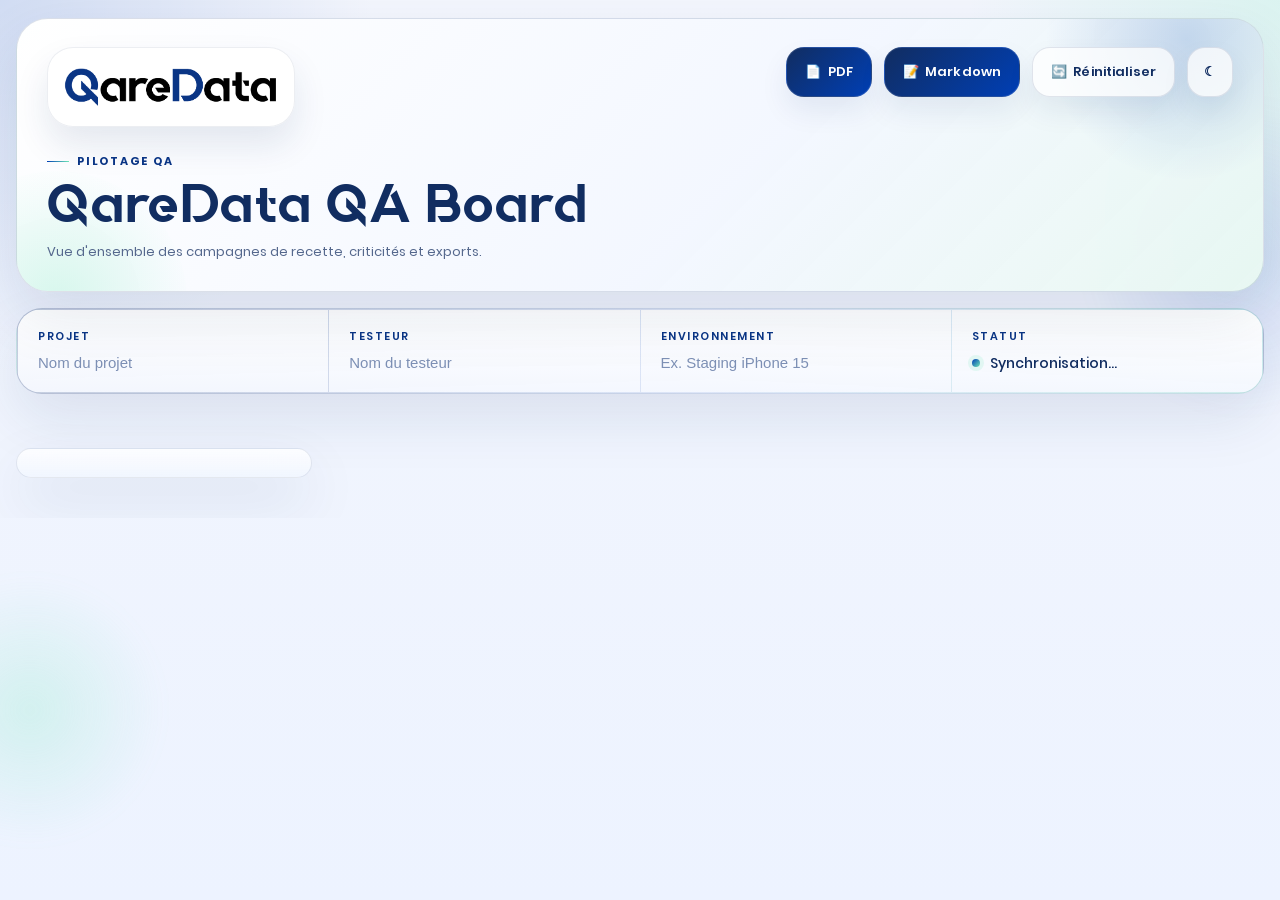
==== test/index.html @ 689e61c3 "Merge pull request #8 from QareData/CRUD Add /test route and auto-run test mode" ====
<!DOCTYPE html>
<html lang="fr">
<head>
  <meta charset="UTF-8" />
  <meta name="viewport" content="width=device-width, initial-scale=1.0" />
  <meta http-equiv="Cache-Control" content="no-cache, no-store, must-revalidate" />
  <meta http-equiv="Pragma" content="no-cache" />
  <meta http-equiv="Expires" content="0" />
  <base href="../" />
  <title>QareData QA Board - Mode Test</title>
  <link rel="icon" type="image/svg+xml" href="./assets/favicon-checklist.svg?v=20260409-test-route-1" />
  <link rel="shortcut icon" href="./assets/favicon-checklist.svg?v=20260409-test-route-1" />
  <link rel="stylesheet" href="./styles.css?v=20260409-test-route-1" />
  <link rel="stylesheet" href="./minimal-cards.css?v=20260409-test-route-1" />
</head>
<body>
  <header class="app-header">
    <div class="header-content">
      <div class="header-main">
        <div class="header-main__identity logo-section">
          <div class="logo" aria-hidden="true">
            <img src="./assets/company-logo.png" alt="" class="logo__image" />
          </div>
          <div class="title-section">
            <span class="header-eyebrow">Pilotage QA</span>
            <h1 class="app-title" id="header-project-title">QareData QA Board</h1>
            <p class="app-description" id="header-project-subtitle">Vue d'ensemble des campagnes de recette, criticités et exports.</p>
          </div>
        </div>

        <div class="header-actions">
          <button class="btn btn-success" id="generate-pdf" title="Exporter PDF">
            <span>📄</span>
            <span>PDF</span>
          </button>
          <button class="btn btn-success" id="generate-markdown" title="Exporter Markdown">
            <span>📝</span>
            <span>Markdown</span>
          </button>
          <button class="btn btn-ghost" id="reset-board" title="Réinitialiser">
            <span>🔄</span>
            <span>Réinitialiser</span>
          </button>
          <div class="theme-toggle">
            <button class="btn btn-ghost" id="btn-theme" type="button" title="Activer le mode sombre" aria-label="Activer le mode sombre" aria-pressed="false">
              <span id="theme-icon">☾</span>
            </button>
          </div>
        </div>
      </div>

      <div class="header-metadata">
        <div class="header-meta-card">
          <div class="metadata-field">
            <label>Projet</label>
            <input type="text" id="project-name" data-field="projectName" placeholder="Nom du projet" class="meta-input" />
          </div>
          <div class="metadata-field">
            <label>Testeur</label>
            <input type="text" id="tester-name" data-field="tester" placeholder="Nom du testeur" class="meta-input" />
          </div>
          <div class="metadata-field">
            <label>Environnement</label>
            <input type="text" id="environment-name" data-field="environment" placeholder="Ex. Staging iPhone 15" class="meta-input" />
          </div>
          <div class="metadata-field metadata-field--status">
            <label>Statut</label>
            <div class="save-status" id="save-status">Synchronisation…</div>
          </div>
        </div>
      </div>

      <div class="header-kpi" id="summary-root"></div>
    </div>
  </header>

  <main class="app-main">
    <aside class="sidebar-sections" id="sidebar-nav-root" aria-label="Navigation latérale"></aside>

    <aside class="create-card-panel">
      <h3>➕ Créer une carte manuelle</h3>
      <div class="create-card-form">
        <div class="form-row">
          <select id="new-card-surface" class="form-control" placeholder="Surface">
            <option value="">Sélectionner surface</option>
          </select>
          <select id="new-card-page" class="form-control" placeholder="Page">
            <option value="">Sélectionner page</option>
          </select>
        </div>
        <div class="form-row">
          <input type="text" id="new-card-title" placeholder="Titre de la carte" class="form-control" />
        </div>
        <div class="form-row">
          <select id="new-card-severity" class="form-control">
            <option value="minor">🟡 Mineur</option>
            <option value="major">🟠 Majeur</option>
            <option value="blocker">🔴 Bloquant</option>
          </select>
        </div>
        <div class="form-row">
          <textarea id="new-card-notes" placeholder="Notes additionnelles" class="form-control" rows="2"></textarea>
        </div>
        <div class="form-row">
          <textarea id="new-card-checklist" placeholder="Étapes du scénario utilisateur (une ligne par étape)" class="form-control" rows="2"></textarea>
        </div>
        <button class="btn btn-success" id="create-card">
          ✅ Créer la carte
        </button>
      </div>
    </aside>

    <article class="content-area">
      <section class="board-root" id="board-root"></section>

      <section class="empty-state" id="empty-state" style="display: none;">
        <div class="empty-icon">📭</div>
        <h2>Aucune carte correspondante</h2>
        <p>Ajuste tes filtres ou crée une nouvelle carte pour commencer.</p>
      </section>
    </article>
  </main>

  <div class="modal-overlay" id="modal-overlay">
    <div class="modal-container">
      <button class="modal-close" id="modal-close">&times;</button>
      <div class="modal-content" id="modal-content"></div>
    </div>
  </div>

  <script type="module" src="./src/main.js?v=20260409-test-route-1"></script>
</body>
</html>
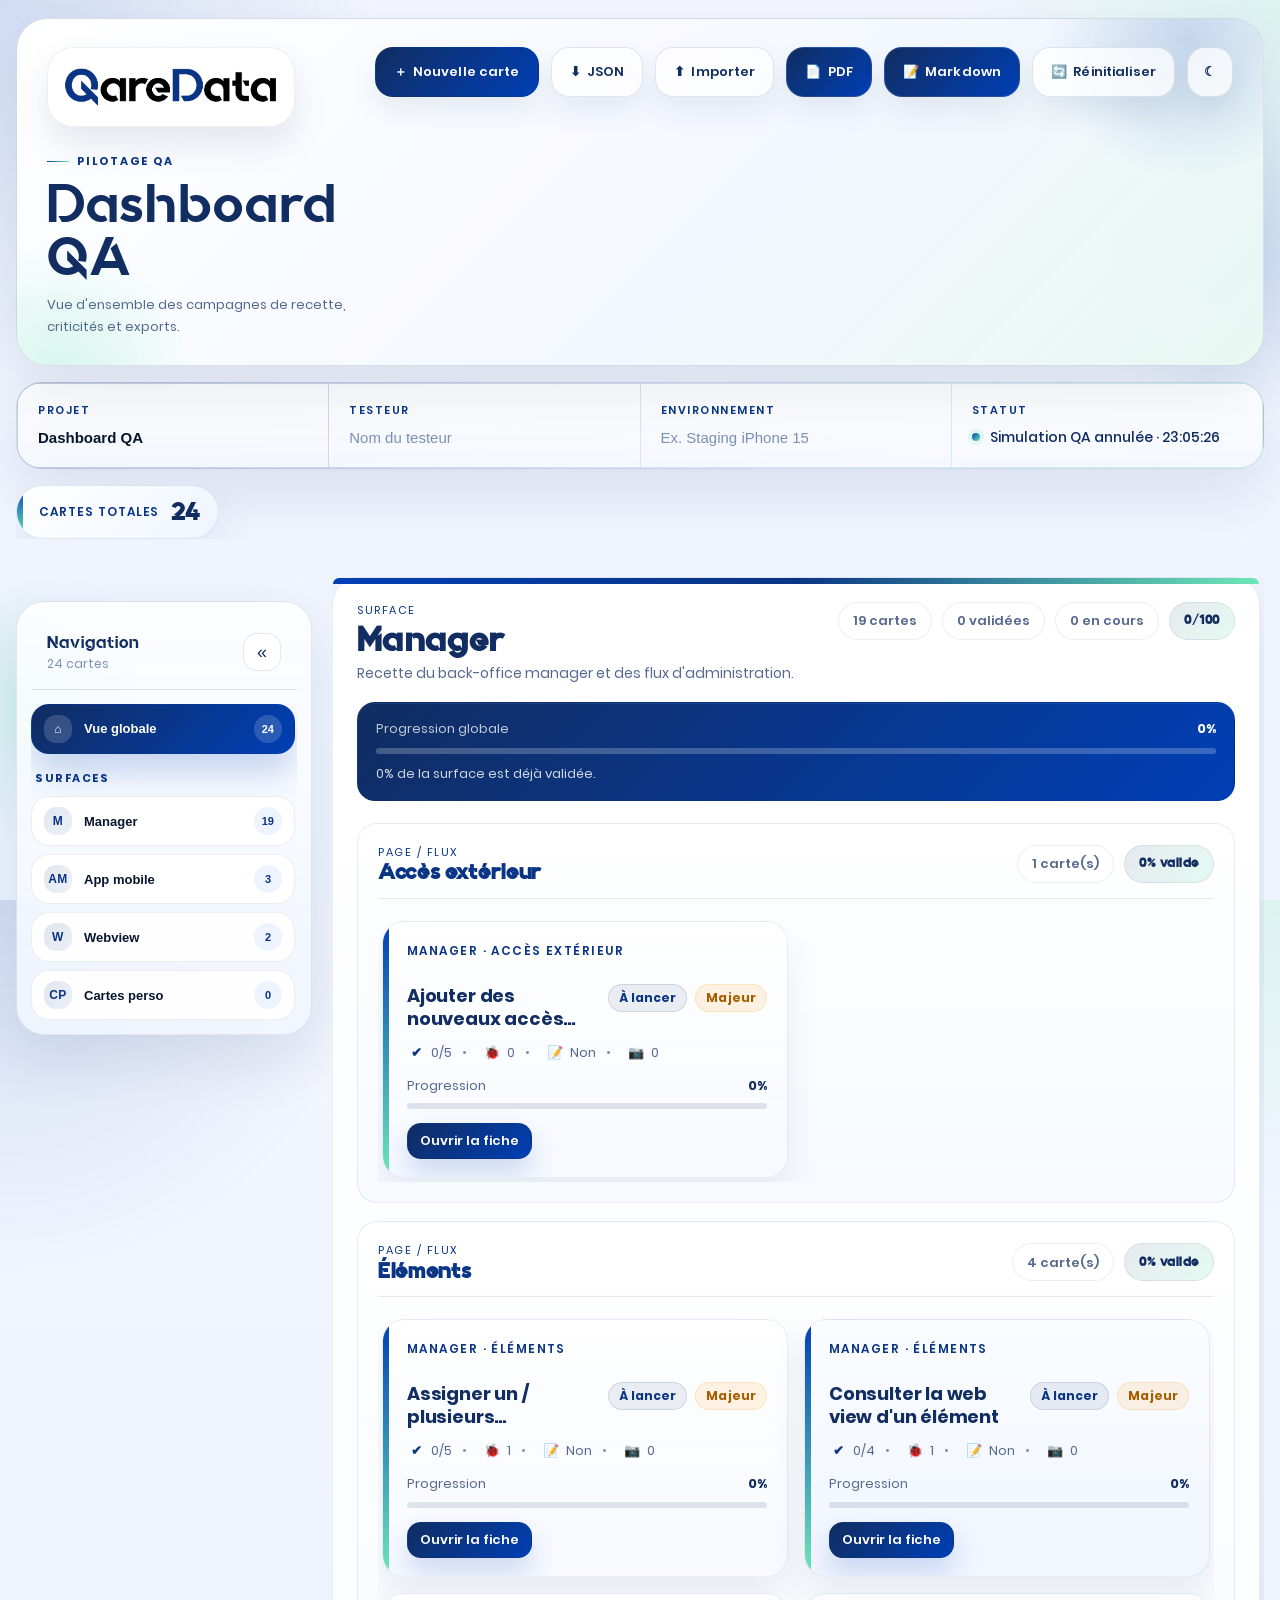
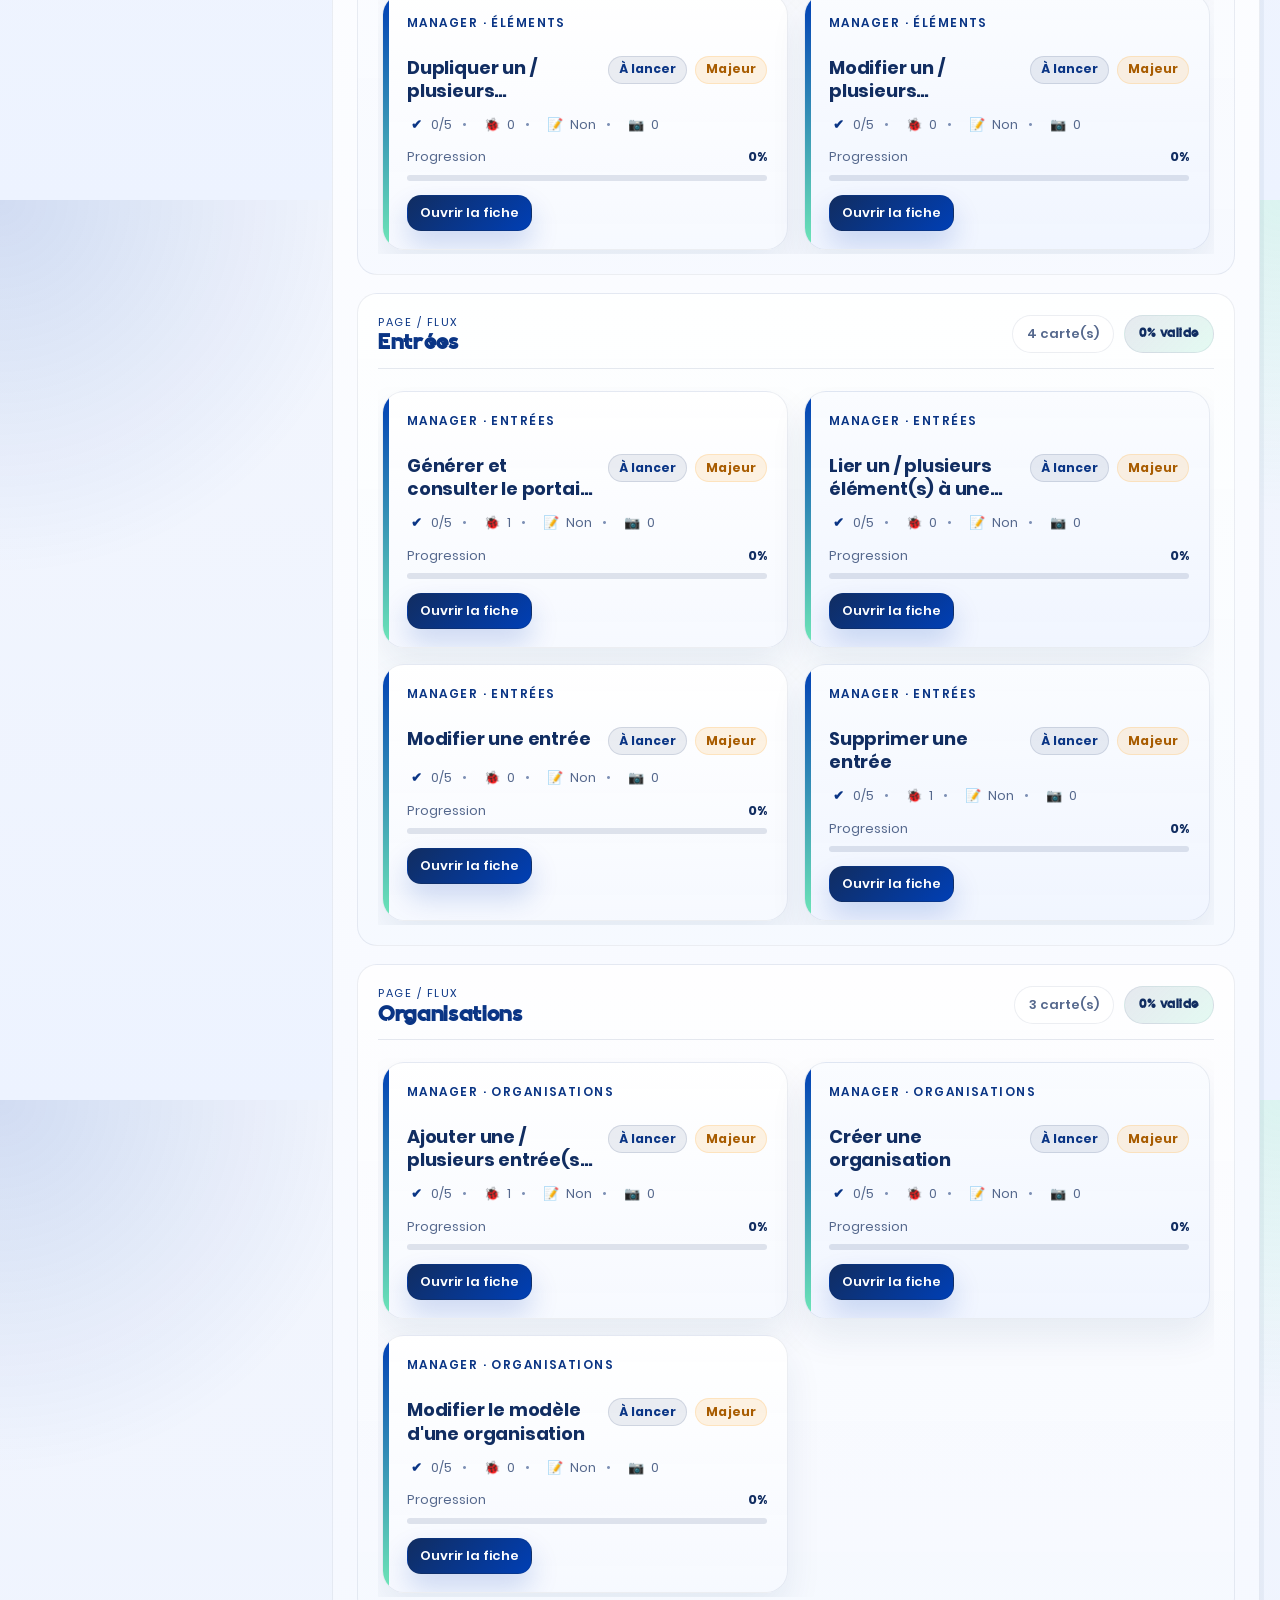
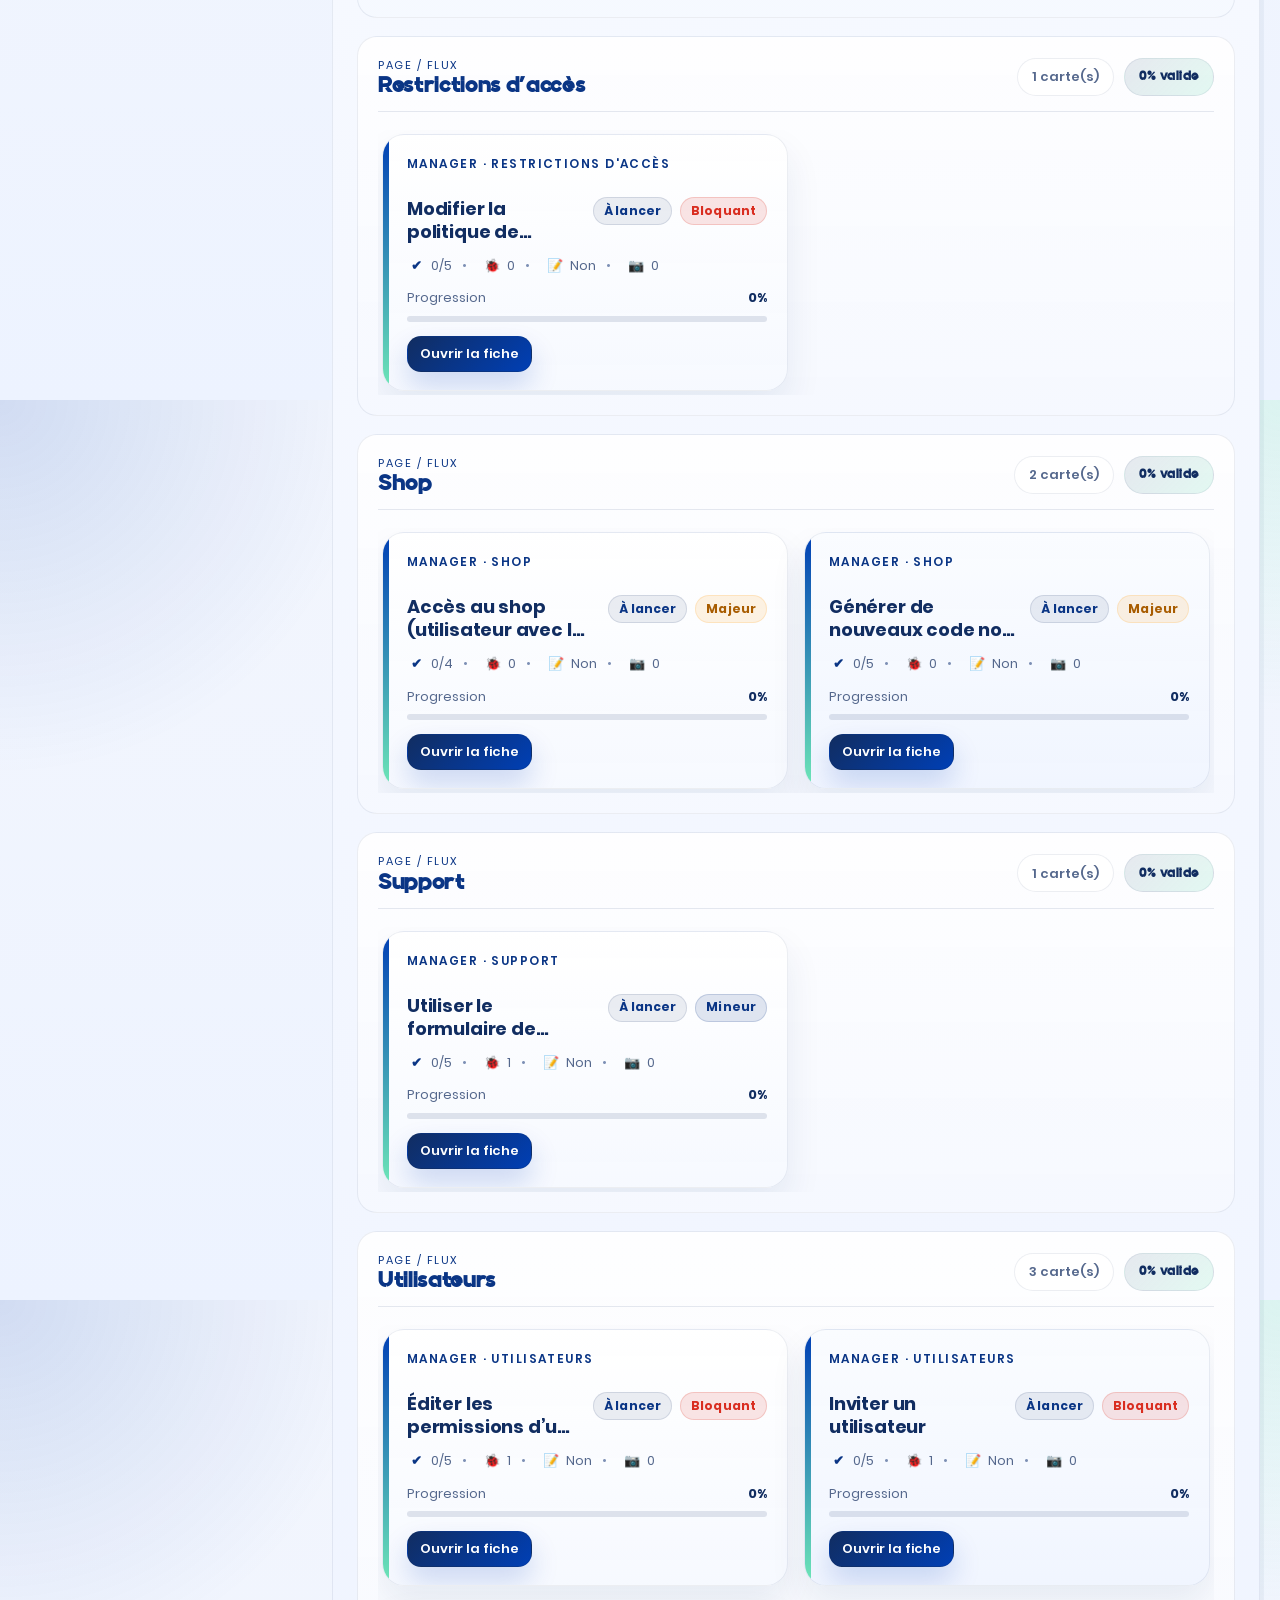
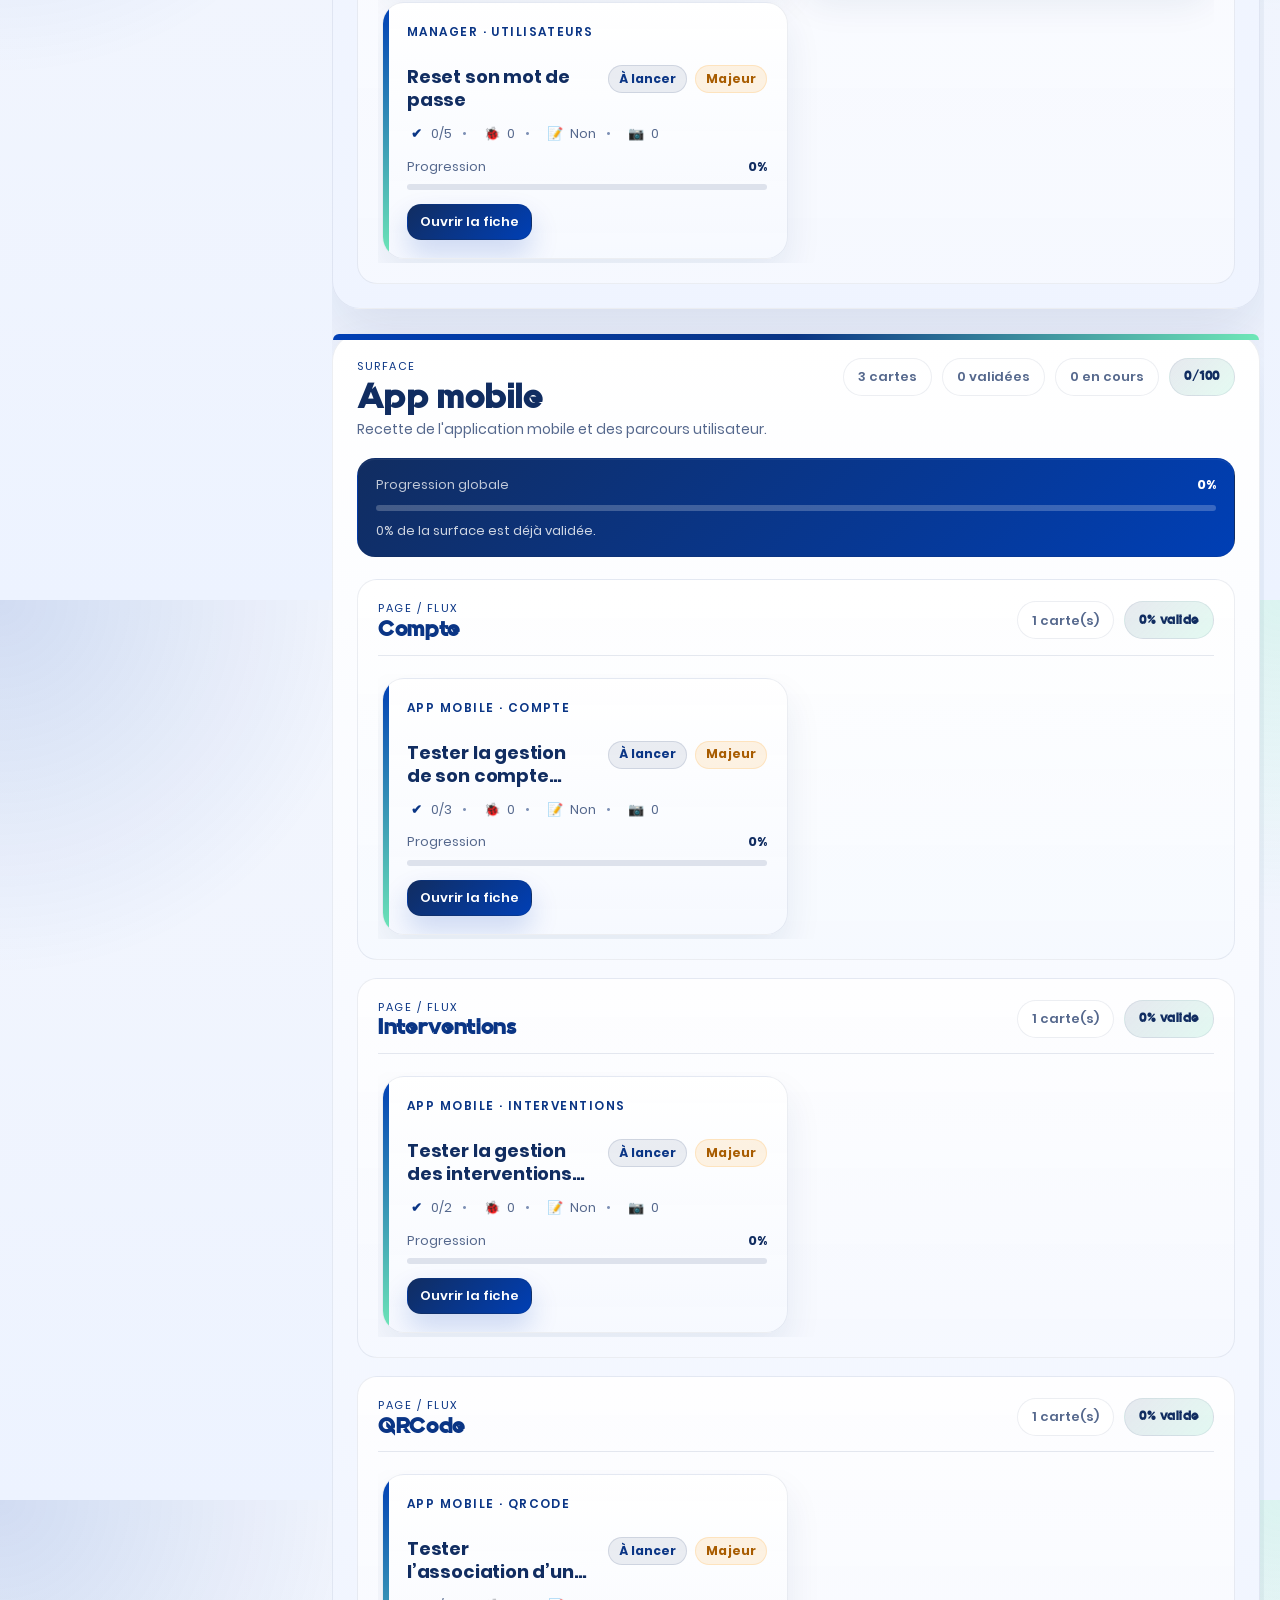
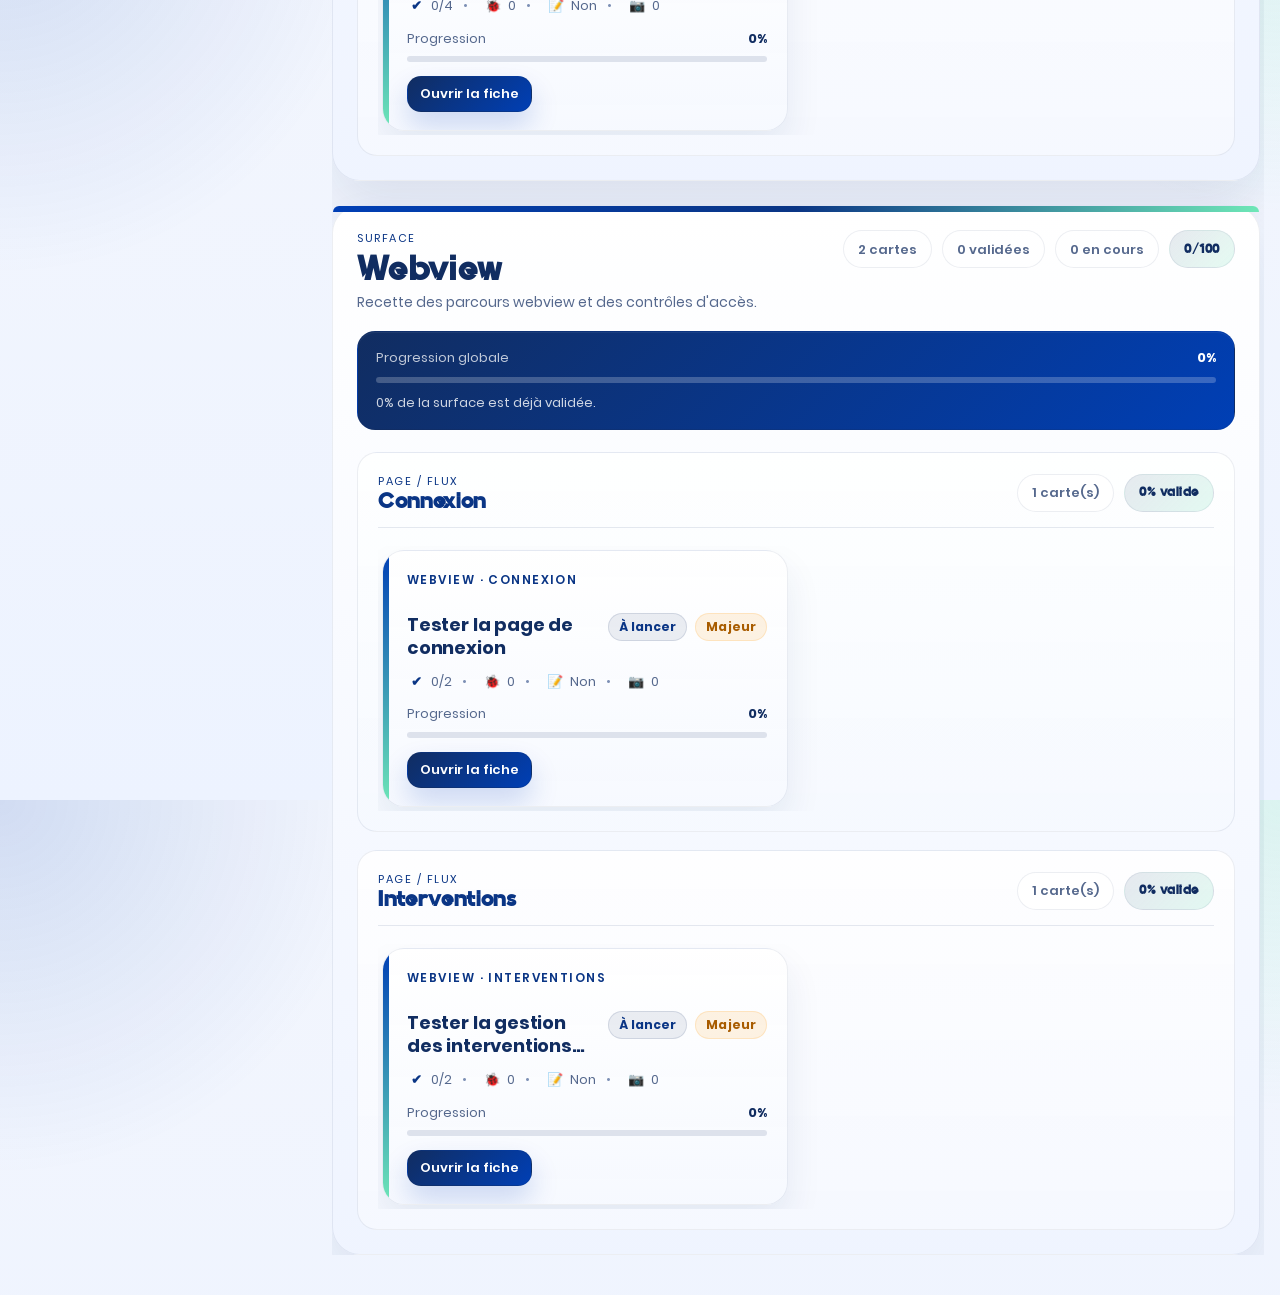
==== commit b727db20: "Merge pull request #9 from QareData/CRUD Add card editor modal + CRUD flow" ====
--- a/test/index.html
+++ b/test/index.html
@@ -8,10 +8,10 @@
   <meta http-equiv="Expires" content="0" />
   <base href="../" />
   <title>QareData QA Board - Mode Test</title>
-  <link rel="icon" type="image/svg+xml" href="./assets/favicon-checklist.svg?v=20260409-test-route-1" />
-  <link rel="shortcut icon" href="./assets/favicon-checklist.svg?v=20260409-test-route-1" />
-  <link rel="stylesheet" href="./styles.css?v=20260409-test-route-1" />
-  <link rel="stylesheet" href="./minimal-cards.css?v=20260409-test-route-1" />
+  <link rel="icon" type="image/svg+xml" href="./assets/favicon-checklist.svg?v=20260409-crud-cards-3" />
+  <link rel="shortcut icon" href="./assets/favicon-checklist.svg?v=20260409-crud-cards-3" />
+  <link rel="stylesheet" href="./styles.css?v=20260409-crud-cards-3" />
+  <link rel="stylesheet" href="./minimal-cards.css?v=20260409-crud-cards-3" />
 </head>
 <body>
   <header class="app-header">
@@ -23,12 +23,24 @@
           </div>
           <div class="title-section">
             <span class="header-eyebrow">Pilotage QA</span>
-            <h1 class="app-title" id="header-project-title">QareData QA Board</h1>
+            <h1 class="app-title" id="header-project-title">Dashboard QA</h1>
             <p class="app-description" id="header-project-subtitle">Vue d'ensemble des campagnes de recette, criticités et exports.</p>
           </div>
         </div>
 
         <div class="header-actions">
+          <button class="btn btn-primary" id="open-card-editor" type="button" title="Créer une nouvelle carte">
+            <span>＋</span>
+            <span>Nouvelle carte</span>
+          </button>
+          <button class="btn btn-ghost" id="export-json" type="button" title="Exporter le board en JSON">
+            <span>⬇</span>
+            <span>JSON</span>
+          </button>
+          <button class="btn btn-ghost" id="import-json" type="button" title="Importer un board JSON">
+            <span>⬆</span>
+            <span>Importer</span>
+          </button>
           <button class="btn btn-success" id="generate-pdf" title="Exporter PDF">
             <span>📄</span>
             <span>PDF</span>
@@ -77,47 +89,8 @@
   <main class="app-main">
     <aside class="sidebar-sections" id="sidebar-nav-root" aria-label="Navigation latérale"></aside>
 
-    <aside class="create-card-panel">
-      <h3>➕ Créer une carte manuelle</h3>
-      <div class="create-card-form">
-        <div class="form-row">
-          <select id="new-card-surface" class="form-control" placeholder="Surface">
-            <option value="">Sélectionner surface</option>
-          </select>
-          <select id="new-card-page" class="form-control" placeholder="Page">
-            <option value="">Sélectionner page</option>
-          </select>
-        </div>
-        <div class="form-row">
-          <input type="text" id="new-card-title" placeholder="Titre de la carte" class="form-control" />
-        </div>
-        <div class="form-row">
-          <select id="new-card-severity" class="form-control">
-            <option value="minor">🟡 Mineur</option>
-            <option value="major">🟠 Majeur</option>
-            <option value="blocker">🔴 Bloquant</option>
-          </select>
-        </div>
-        <div class="form-row">
-          <textarea id="new-card-notes" placeholder="Notes additionnelles" class="form-control" rows="2"></textarea>
-        </div>
-        <div class="form-row">
-          <textarea id="new-card-checklist" placeholder="Étapes du scénario utilisateur (une ligne par étape)" class="form-control" rows="2"></textarea>
-        </div>
-        <button class="btn btn-success" id="create-card">
-          ✅ Créer la carte
-        </button>
-      </div>
-    </aside>
-
     <article class="content-area">
       <section class="board-root" id="board-root"></section>
-
-      <section class="empty-state" id="empty-state" style="display: none;">
-        <div class="empty-icon">📭</div>
-        <h2>Aucune carte correspondante</h2>
-        <p>Ajuste tes filtres ou crée une nouvelle carte pour commencer.</p>
-      </section>
     </article>
   </main>
 
@@ -128,6 +101,159 @@
     </div>
   </div>
 
-  <script type="module" src="./src/main.js?v=20260409-test-route-1"></script>
+  <div class="modal-overlay" id="card-editor-overlay">
+    <div class="modal-container modal-container--editor">
+      <button class="modal-close" id="card-editor-close">&times;</button>
+      <div class="modal-content modal-content--editor">
+        <section class="create-card-panel create-card-panel--modal" id="card-editor-panel">
+          <div class="create-card-panel__header">
+            <div>
+              <p class="create-card-panel__eyebrow">CRUD cartes</p>
+              <h3 id="card-editor-title">Ajouter une carte</h3>
+              <p class="create-card-panel__subtitle" id="card-editor-subtitle">Les modifications sont stockées localement. Exporte le JSON pour les publier sur GitHub.</p>
+            </div>
+            <span class="create-card-panel__badge" id="card-editor-badge">Création</span>
+          </div>
+
+          <div class="create-card-form">
+            <div class="form-row form-row--double">
+              <label class="field" data-required="true">
+                <span>Surface</span>
+                <select id="new-card-surface" class="card-select">
+                  <option value="">Sélectionner surface</option>
+                </select>
+              </label>
+              <label class="field" data-required="true">
+                <span>Page existante</span>
+                <select id="new-card-page" class="card-select">
+                  <option value="">Sélectionner page</option>
+                </select>
+              </label>
+            </div>
+
+            <div class="form-row">
+              <label class="field" data-required="true">
+                <span>Nouvelle page ou renommage</span>
+                <input type="text" id="new-card-page-custom" placeholder="Nom de page personnalisé si besoin" class="card-text-input" />
+              </label>
+            </div>
+
+            <div class="form-row form-row--double">
+              <label class="field" data-required="true">
+                <span>Titre de la carte</span>
+                <input type="text" id="new-card-title" placeholder="Ex. Modifier une organisation" class="card-text-input" />
+              </label>
+              <label class="field">
+                <span>Scénario utilisateur</span>
+                <input type="text" id="new-card-scenario-title" placeholder="Ex. Un admin modifie une organisation" class="card-text-input" />
+              </label>
+            </div>
+
+            <div class="form-row form-row--double">
+              <label class="field">
+                <span>Criticité</span>
+                <select id="new-card-severity" class="card-select">
+                  <option value="minor">🟡 Mineur</option>
+                  <option value="major">🟠 Majeur</option>
+                  <option value="blocker">🔴 Bloquant</option>
+                </select>
+              </label>
+              <label class="field">
+                <span>Statut source</span>
+                <select id="new-card-source-status" class="card-select">
+                  <option value="source-neutral">Observation</option>
+                  <option value="source-done">Stable</option>
+                  <option value="source-todo">À corriger</option>
+                </select>
+              </label>
+            </div>
+
+            <div class="form-row">
+              <label class="field textarea-field" data-required="true">
+                <span>Méthode de test / contexte</span>
+                <textarea id="new-card-method" placeholder="Comment le flux doit être rejoué, dans quel contexte et avec quelles vérifications." class="card-textarea"></textarea>
+              </label>
+            </div>
+
+            <div class="form-row">
+              <label class="field textarea-field" data-required="true">
+                <span>Résultat attendu</span>
+                <textarea id="new-card-expected-result" placeholder="Décris précisément le résultat fonctionnel attendu." class="card-textarea"></textarea>
+              </label>
+            </div>
+
+            <div class="form-row form-row--double">
+              <label class="field textarea-field">
+                <span>Points d'attention initiaux</span>
+                <textarea id="new-card-source-issues" placeholder="Une ligne par point d'attention" class="card-textarea"></textarea>
+              </label>
+              <label class="field textarea-field">
+                <span>Points déjà validés</span>
+                <textarea id="new-card-validated-points" placeholder="Une ligne par point déjà validé" class="card-textarea"></textarea>
+              </label>
+            </div>
+
+            <div class="form-row form-row--double">
+              <label class="field textarea-field">
+                <span>Recommandations / conseils</span>
+                <textarea id="new-card-advice" placeholder="Une ligne par recommandation" class="card-textarea"></textarea>
+              </label>
+              <label class="field textarea-field">
+                <span>Références utiles</span>
+                <textarea id="new-card-references" placeholder="Une ligne par lien, asset ou fichier" class="card-textarea"></textarea>
+              </label>
+            </div>
+
+            <div class="form-row">
+              <label class="field textarea-field">
+                <span>Notes initiales</span>
+                <textarea id="new-card-notes" placeholder="Notes de contexte additionnelles" class="card-textarea"></textarea>
+              </label>
+            </div>
+
+            <section class="qa-panel create-card-panel__checklist">
+              <div class="qa-panel__head">
+                <div>
+                  <h5>Checklist initiale</h5>
+                  <span>Définis le nombre d'étapes et leur contenu.</span>
+                </div>
+
+                <div class="card-editor-step-controls">
+                  <label class="field field--compact">
+                    <span>Nombre</span>
+                    <input type="number" id="new-card-checklist-count" min="0" max="20" value="3" class="card-text-input card-editor-count-input" />
+                  </label>
+                  <button class="button tertiary small" id="add-checklist-step" type="button">
+                    Ajouter une étape
+                  </button>
+                </div>
+              </div>
+
+              <div class="card-editor-steps" id="card-editor-checklist-root"></div>
+            </section>
+
+            <div class="create-card-panel__actions">
+              <button class="btn btn-primary" id="create-card" type="button">
+                Enregistrer la carte
+              </button>
+              <button class="btn btn-ghost" id="cancel-card-editor" type="button">
+                Réinitialiser
+              </button>
+              <button class="btn btn-ghost" id="delete-card-editor" type="button">
+                Supprimer
+              </button>
+            </div>
+
+            <p class="create-card-panel__footnote">
+              GitHub Pages ne met pas à jour automatiquement <code>data/cards.json</code>. Utilise l’export JSON pour republier tes changements.
+            </p>
+          </div>
+        </section>
+      </div>
+    </div>
+  </div>
+  <input type="file" id="file-import" accept=".json,application/json" hidden />
+
+  <script type="module" src="./src/main.js?v=20260409-crud-cards-3"></script>
 </body>
 </html>
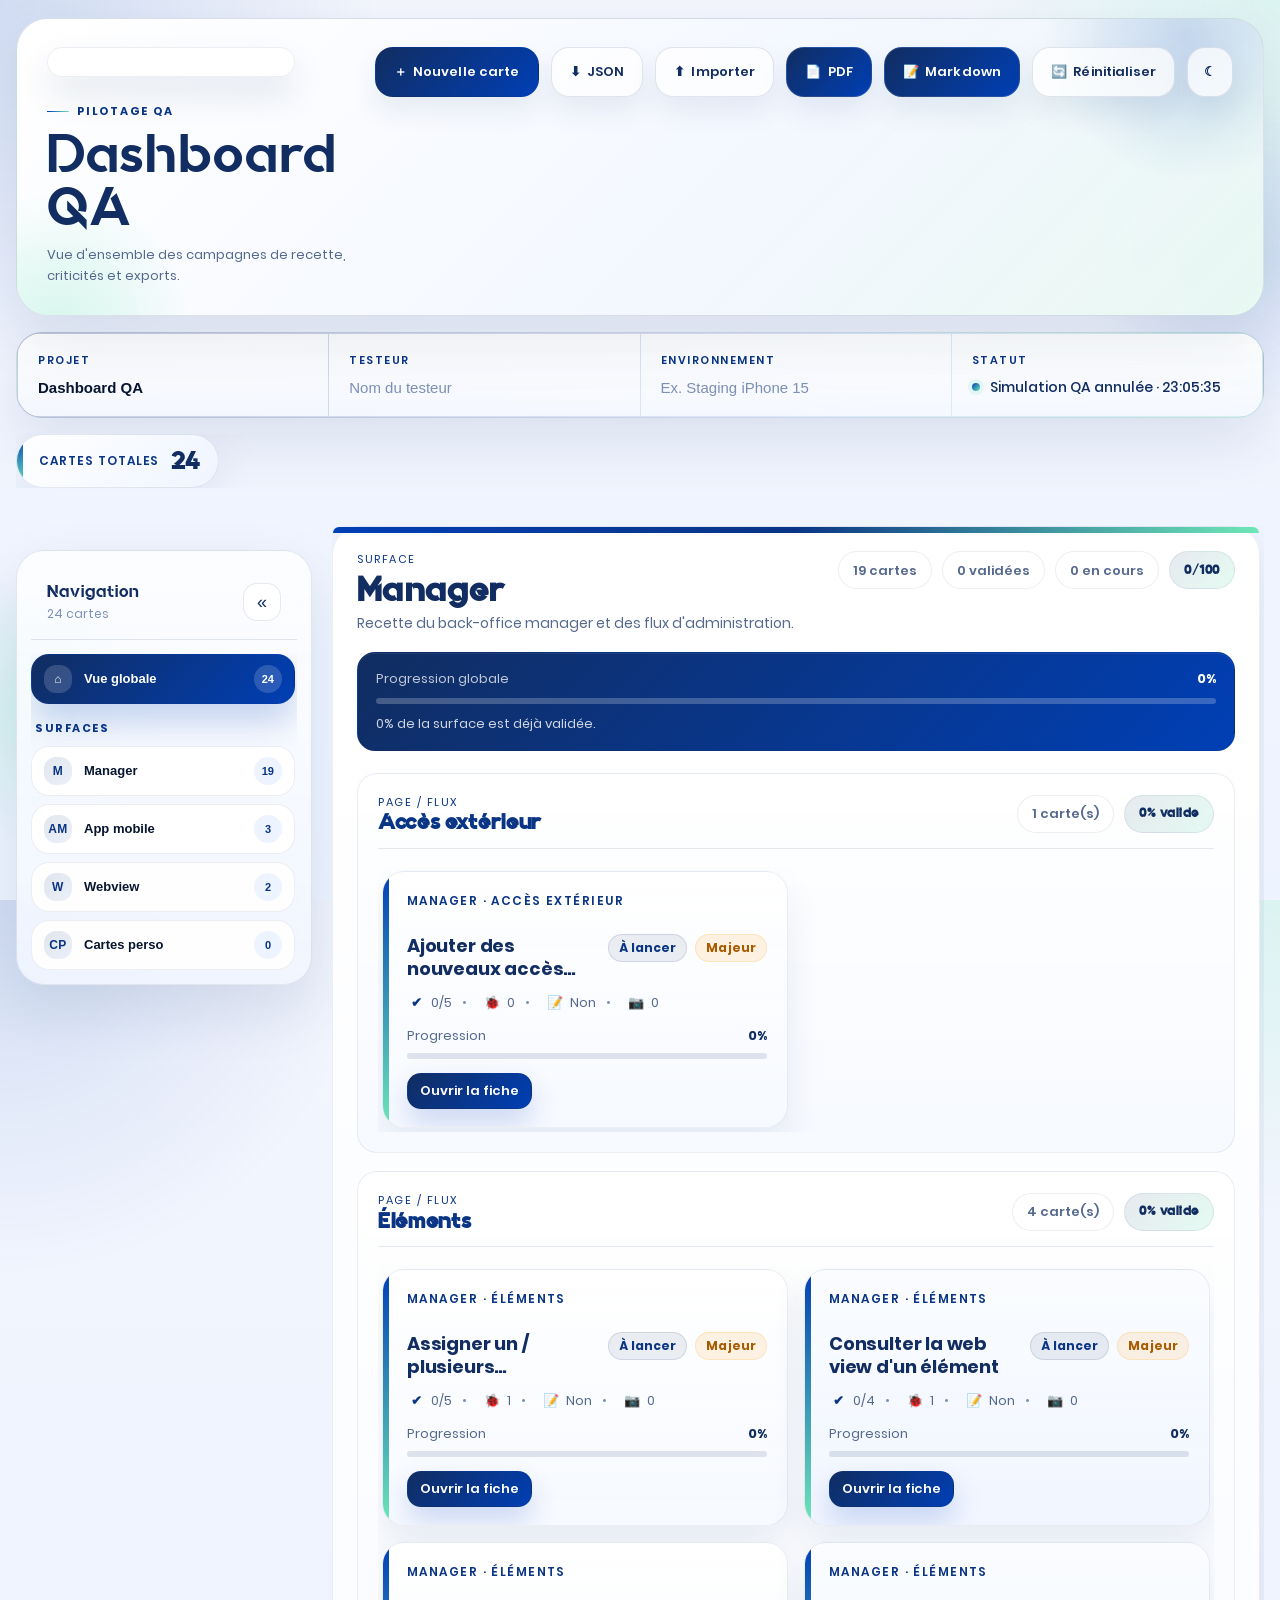
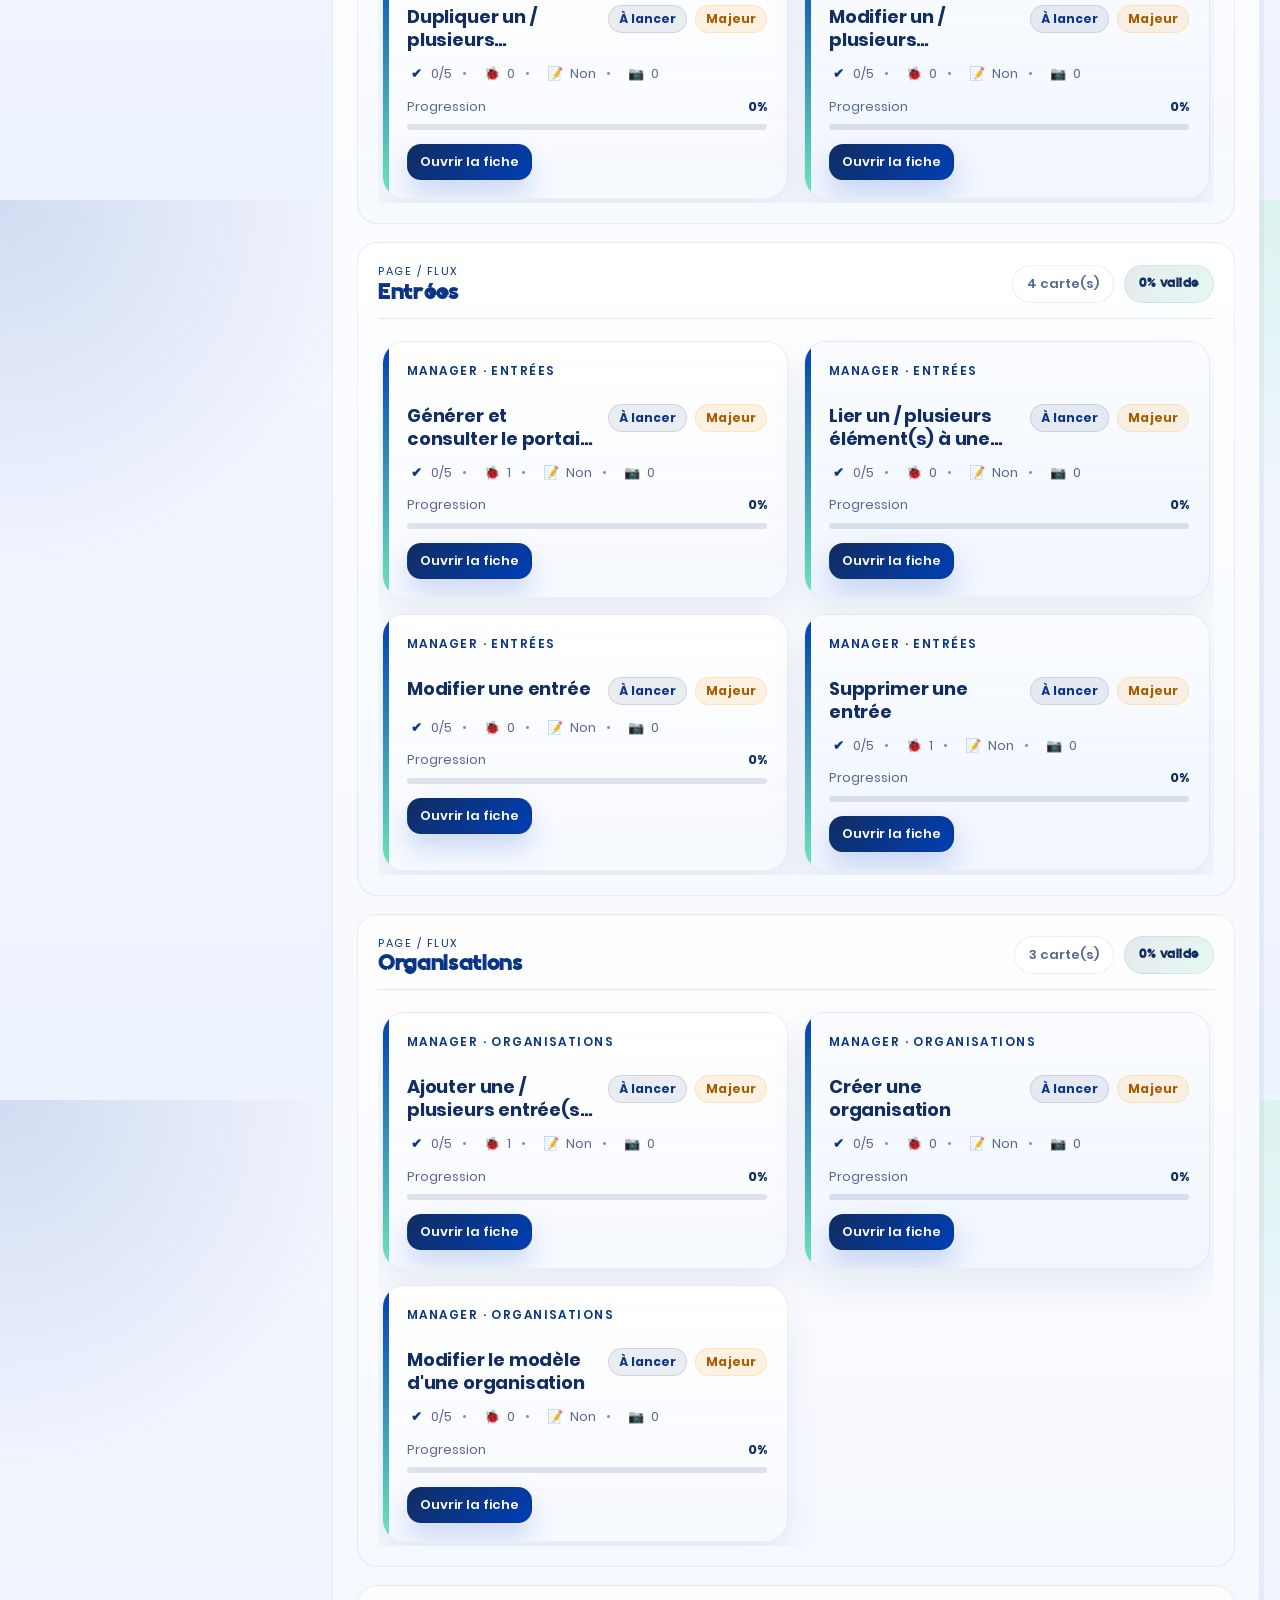
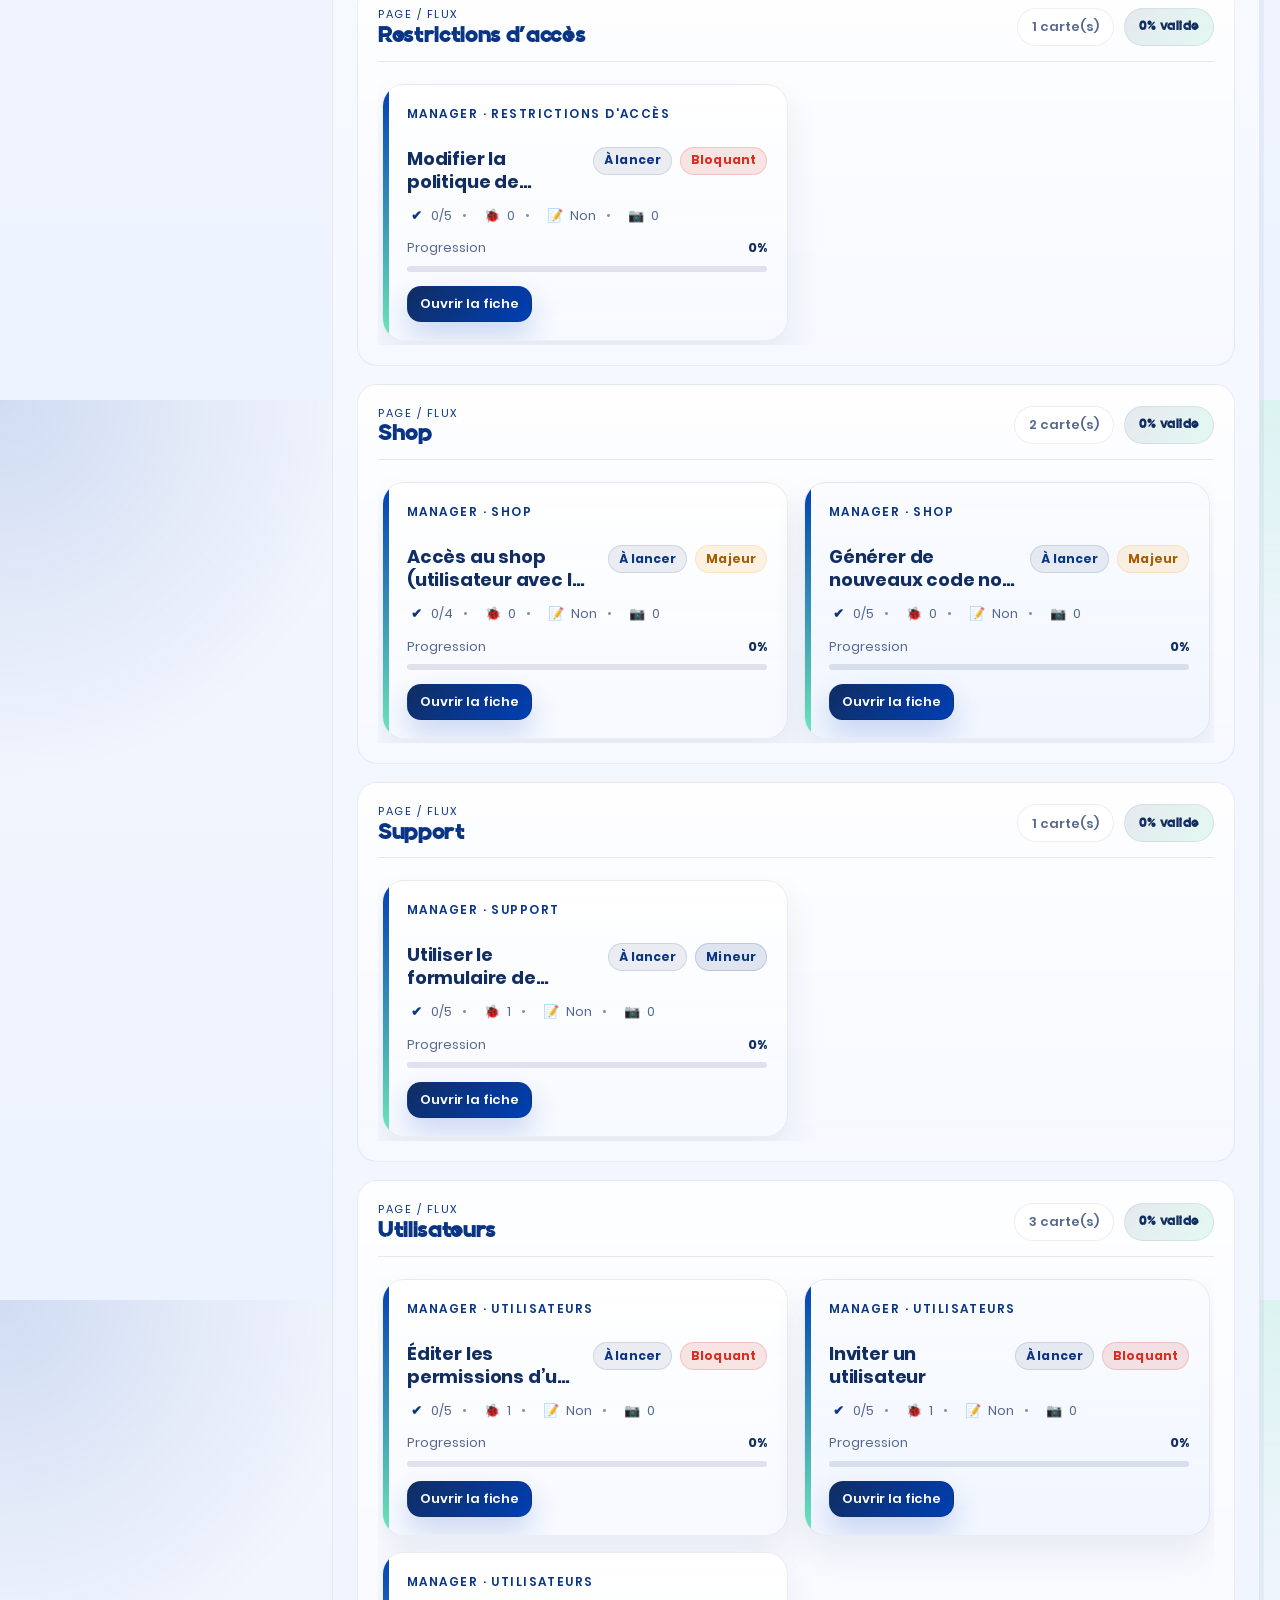
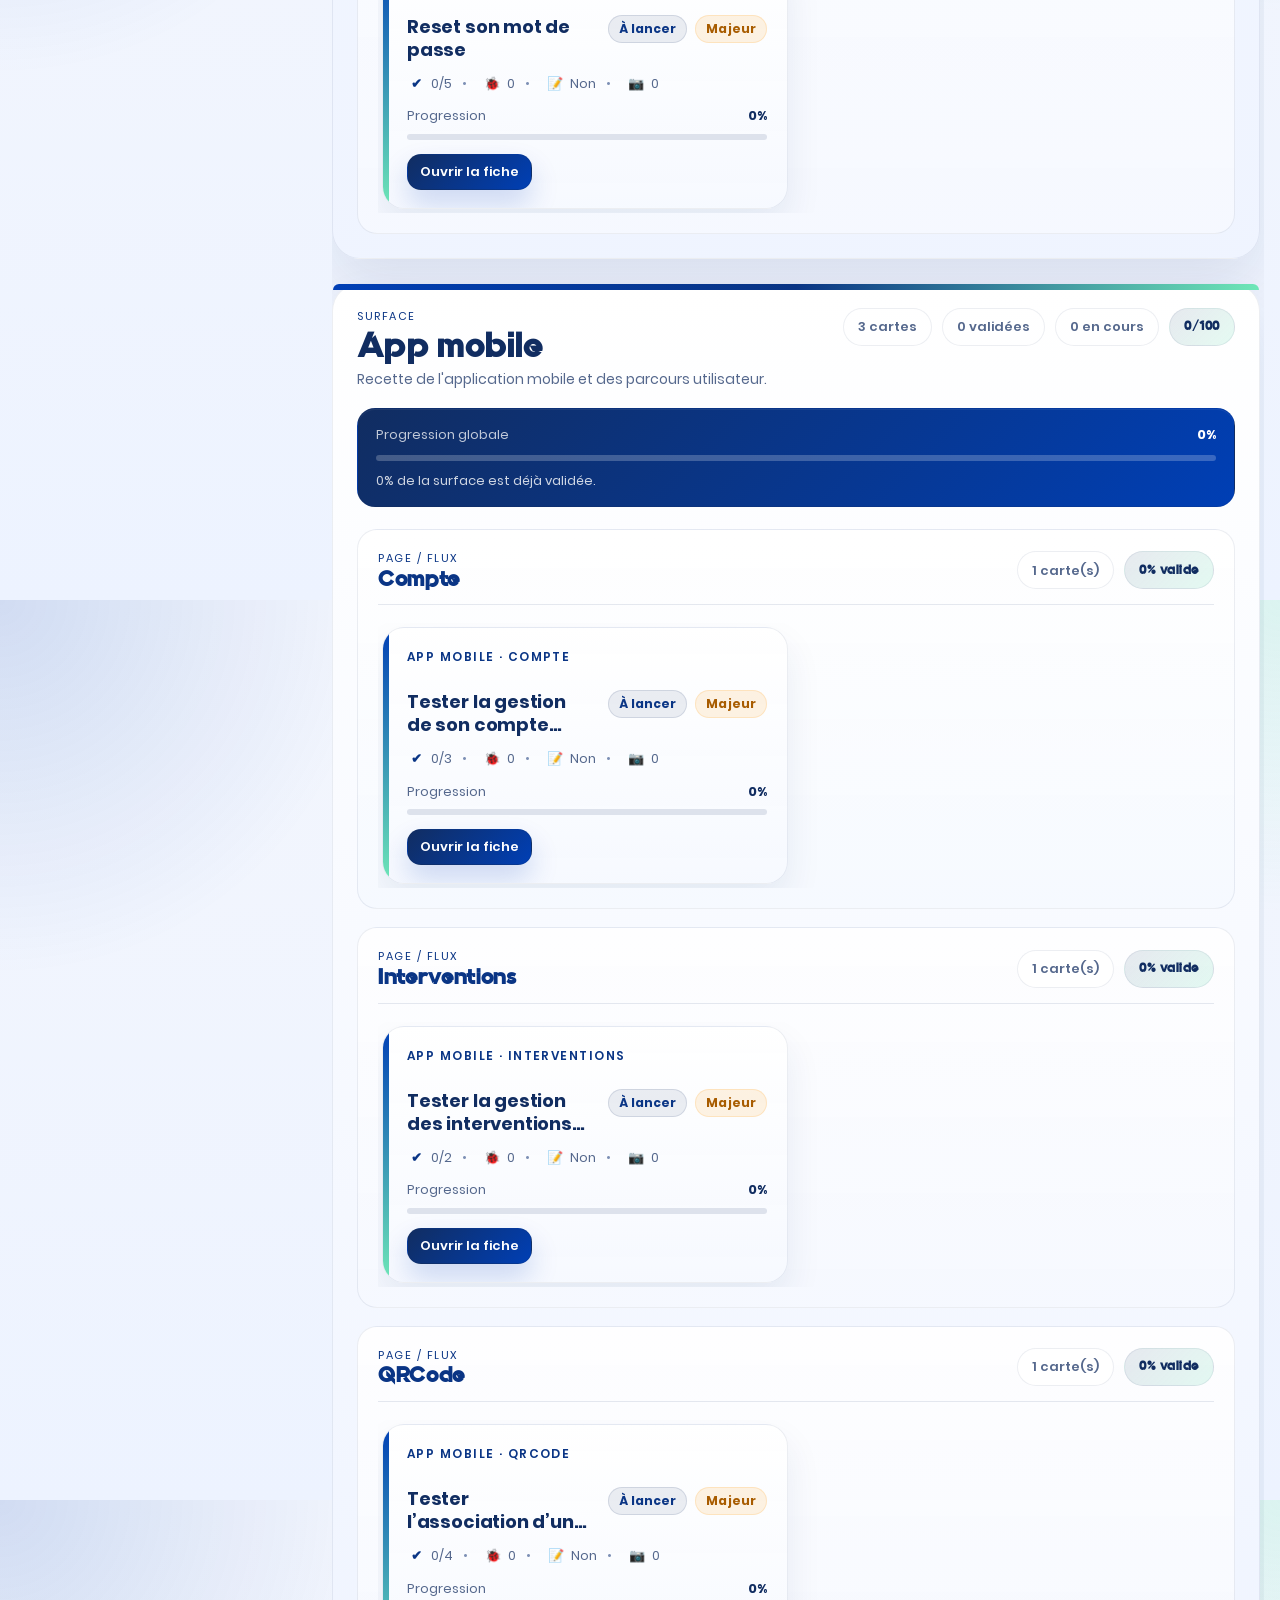
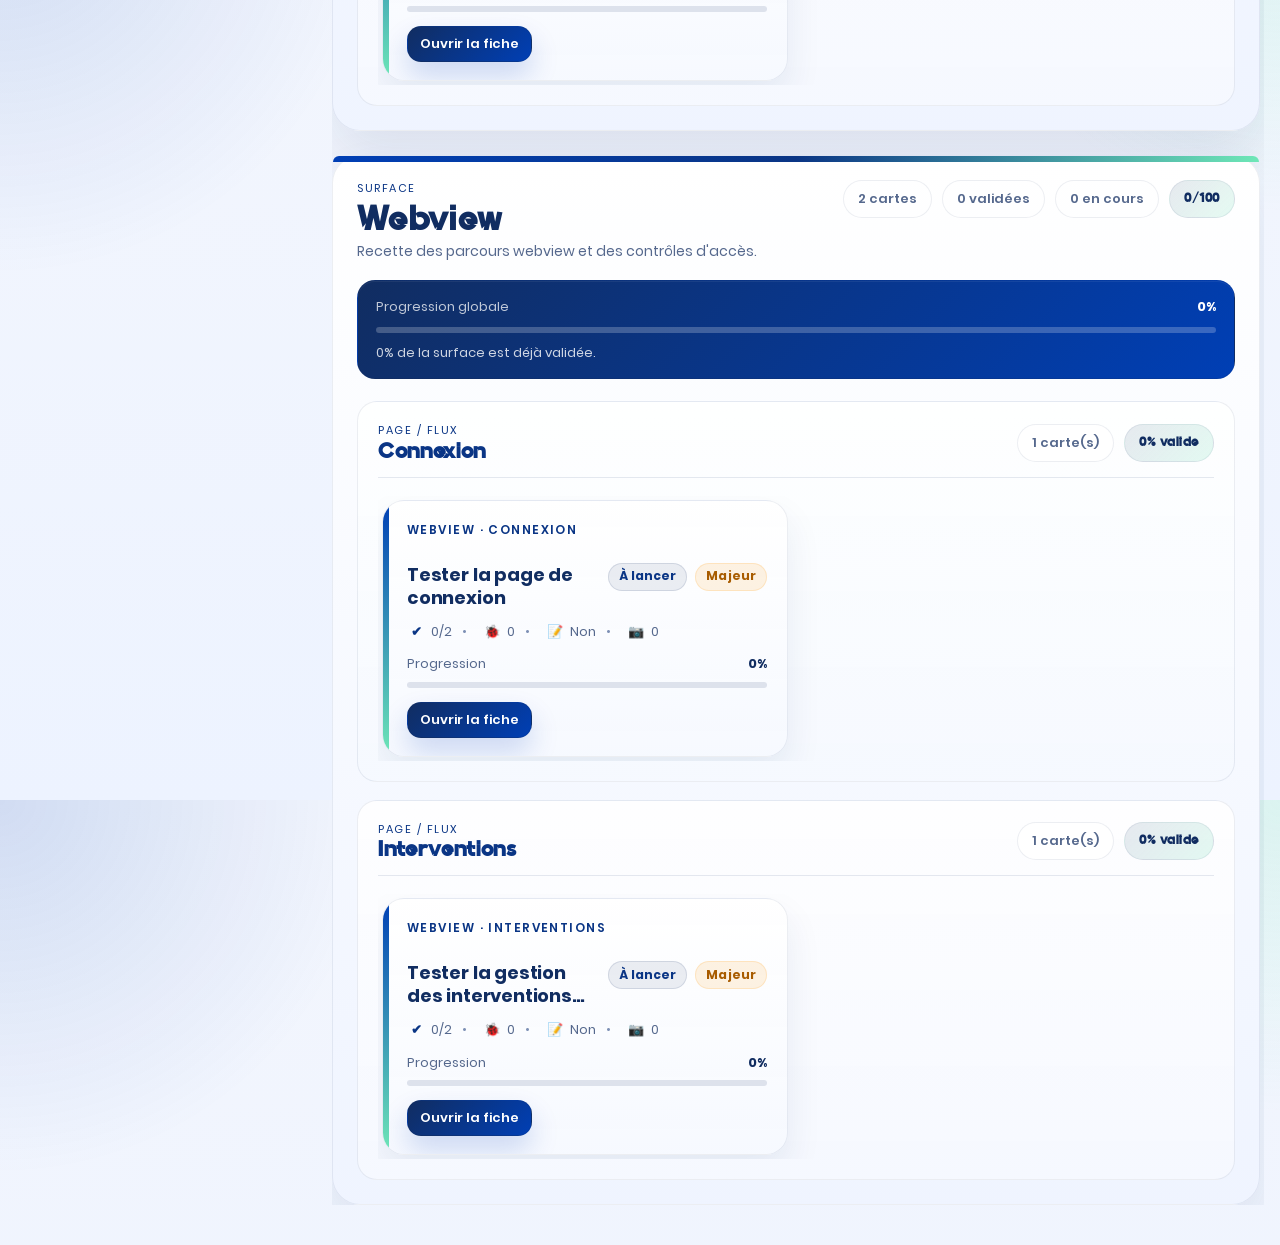
==== commit 4078ff07: "Add theme-aware favicons and switching Add light/dark SVG favicons and make the app switch them with" ====
--- a/test/index.html
+++ b/test/index.html
@@ -8,8 +8,21 @@
   <meta http-equiv="Expires" content="0" />
   <base href="../" />
   <title>QareData QA Board - Mode Test</title>
-  <link rel="icon" type="image/svg+xml" href="./assets/favicon-checklist.svg?v=20260409-crud-cards-3" />
-  <link rel="shortcut icon" href="./assets/favicon-checklist.svg?v=20260409-crud-cards-3" />
+  <link
+    id="app-favicon"
+    rel="icon"
+    type="image/svg+xml"
+    href="./assets/favicon-checklist-light.svg?v=20260413-favicon-theme-1"
+    data-light-href="./assets/favicon-checklist-light.svg?v=20260413-favicon-theme-1"
+    data-dark-href="./assets/favicon-checklist-dark.svg?v=20260413-favicon-theme-1"
+  />
+  <link
+    id="app-shortcut-icon"
+    rel="shortcut icon"
+    href="./assets/favicon-checklist-light.svg?v=20260413-favicon-theme-1"
+    data-light-href="./assets/favicon-checklist-light.svg?v=20260413-favicon-theme-1"
+    data-dark-href="./assets/favicon-checklist-dark.svg?v=20260413-favicon-theme-1"
+  />
   <link rel="stylesheet" href="./styles.css?v=20260409-crud-cards-3" />
   <link rel="stylesheet" href="./minimal-cards.css?v=20260409-crud-cards-3" />
 </head>
@@ -19,7 +32,8 @@
       <div class="header-main">
         <div class="header-main__identity logo-section">
           <div class="logo" aria-hidden="true">
-            <img src="./assets/company-logo.png" alt="" class="logo__image" />
+            <img src="./assets/company-logo-light.svg" alt="" class="logo__image logo__image--light" />
+            <img src="./assets/company-logo-dark.svg" alt="" class="logo__image logo__image--dark" />
           </div>
           <div class="title-section">
             <span class="header-eyebrow">Pilotage QA</span>
